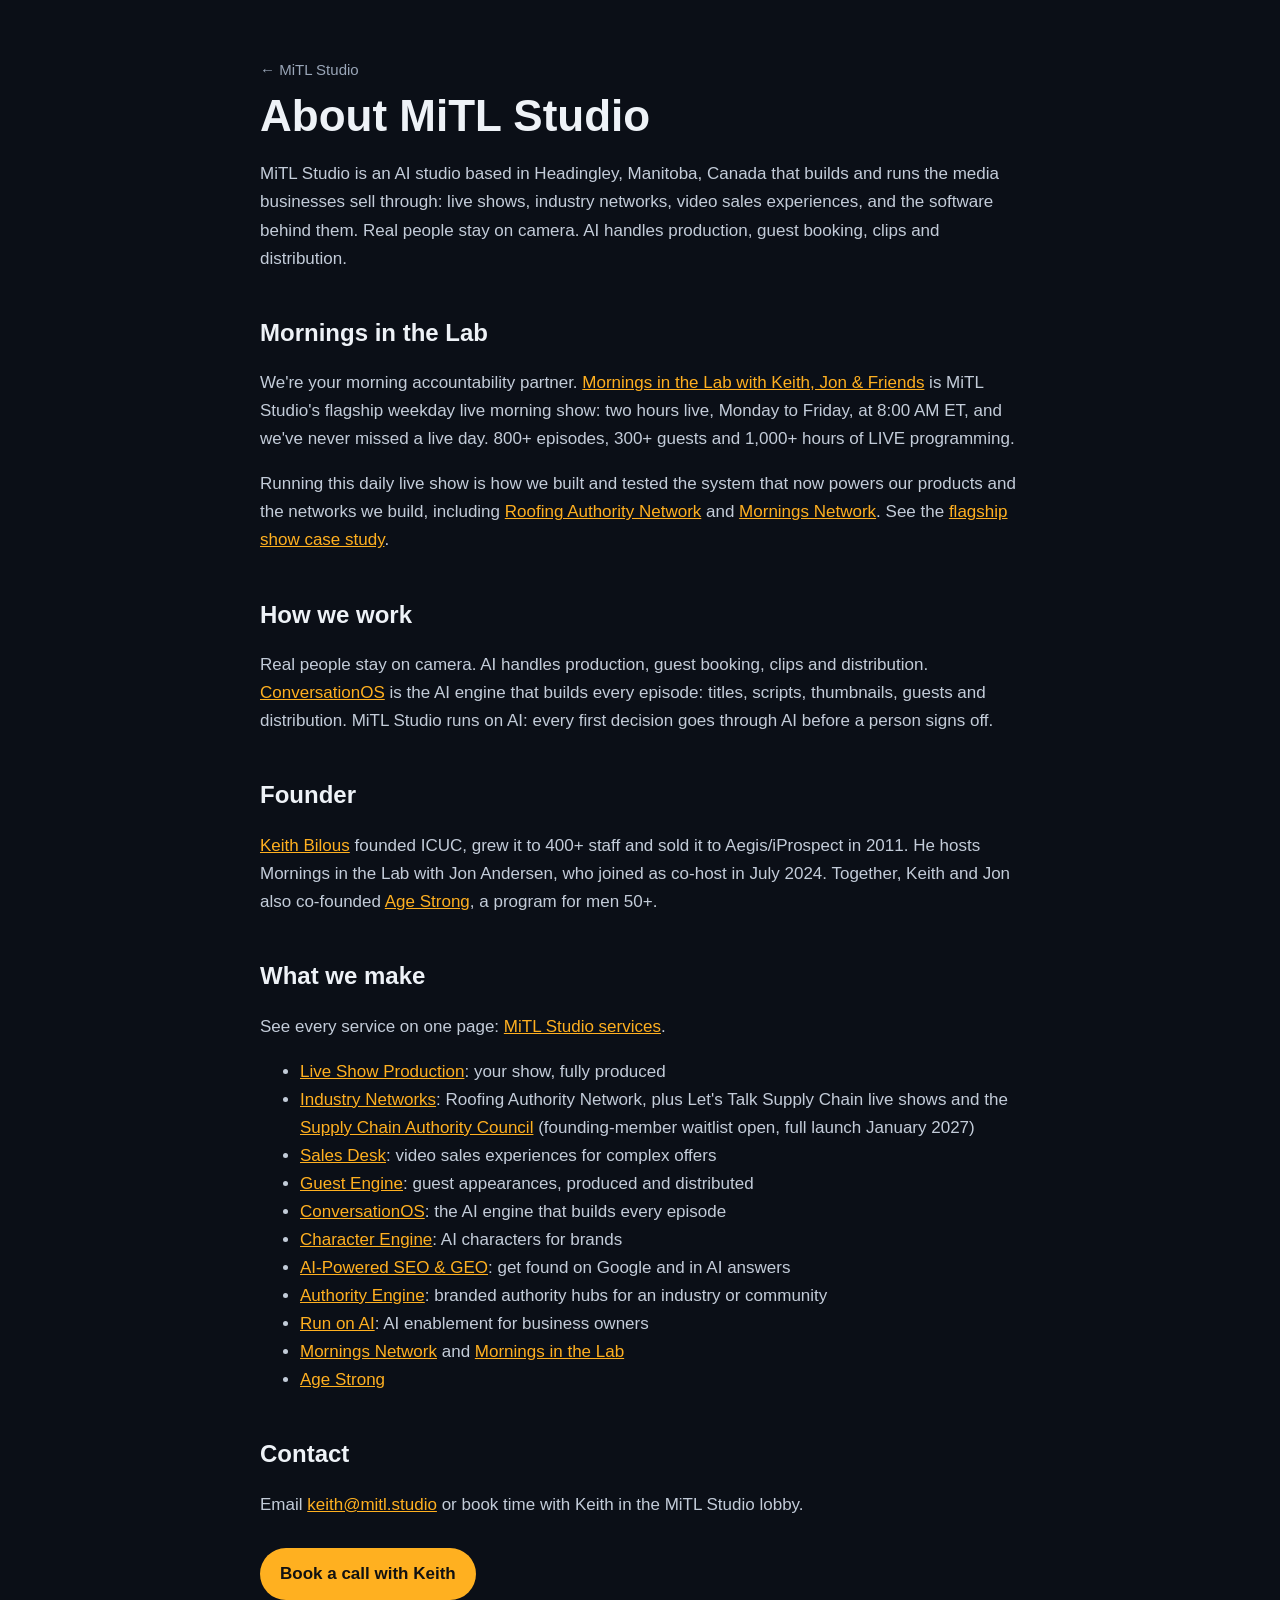
==== about/index.html @ 59811ce7 "Jon Andersen co-host since July 2024 (confirmed by Keith)" ====
<!DOCTYPE html>
<html lang="en">
<head>
<meta charset="utf-8">
<meta name="viewport" content="width=device-width, initial-scale=1">
<title>About MiTL Studio and founder Keith Bilous</title>
<meta name="description" content="MiTL Studio, based in Headingley, Manitoba, builds and runs AI-powered live shows, industry networks and video sales experiences. Home of Mornings in the Lab: 800+ episodes, 300+ guests, live weekdays at 8 AM ET. Founded by Keith Bilous.">
<link rel="canonical" href="https://mitl.studio/about">
<meta name="robots" content="index, follow, max-image-preview:large">
<meta property="og:type" content="website">
<meta property="og:site_name" content="MiTL Studio">
<meta property="og:url" content="https://mitl.studio/about">
<meta property="og:title" content="About MiTL Studio and founder Keith Bilous">
<meta property="og:description" content="MiTL Studio is an AI studio in Headingley, Manitoba, Canada that builds and runs live shows, industry networks and video sales experiences. Founded by Keith Bilous.">
<meta property="og:image" content="https://mitl.studio/og-image.jpg">
<meta property="og:image:width" content="1200">
<meta property="og:image:height" content="630">
<meta name="twitter:card" content="summary_large_image">
<meta name="twitter:site" content="@keithbilous">
<meta name="twitter:title" content="About MiTL Studio and founder Keith Bilous">
<meta name="twitter:description" content="MiTL Studio is an AI studio that builds and runs live shows, industry networks and video sales experiences. Founded by Keith Bilous.">
<meta name="twitter:image" content="https://mitl.studio/og-image.jpg">
<link rel="alternate" type="text/plain" href="/llms.txt" title="llms.txt">
<script type="application/ld+json">
{
  "@context": "https://schema.org",
  "@graph": [
    {
      "@type": "AboutPage",
      "@id": "https://mitl.studio/about#webpage",
      "url": "https://mitl.studio/about",
      "name": "About MiTL Studio and founder Keith Bilous",
      "inLanguage": "en",
      "isPartOf": {
        "@id": "https://mitl.studio/#website"
      },
      "about": {
        "@id": "https://mitl.studio/#organization"
      },
      "mainEntity": {
        "@id": "https://mitl.studio/#organization"
      },
      "breadcrumb": {
        "@id": "https://mitl.studio/about#breadcrumb"
      }
    },
    {
      "@type": "BreadcrumbList",
      "@id": "https://mitl.studio/about#breadcrumb",
      "itemListElement": [
        {
          "@type": "ListItem",
          "position": 1,
          "name": "MiTL Studio",
          "item": "https://mitl.studio/"
        },
        {
          "@type": "ListItem",
          "position": 2,
          "name": "About",
          "item": "https://mitl.studio/about"
        }
      ]
    },
    {
      "@type": "Organization",
      "@id": "https://mitl.studio/#organization",
      "name": "MiTL Studio",
      "url": "https://mitl.studio/",
      "founder": {
        "@id": "https://keithbilous.com/#keith-bilous"
      },
      "sameAs": [
        "https://www.linkedin.com/company/mitl-studio",
        "https://www.youtube.com/@morningsinthelab"
      ],
      "address": {
        "@type": "PostalAddress",
        "addressLocality": "Headingley",
        "addressRegion": "MB",
        "addressCountry": "CA"
      }
    },
    {
      "@type": "Person",
      "@id": "https://keithbilous.com/#keith-bilous",
      "name": "Keith Bilous",
      "url": "https://keithbilous.com",
      "jobTitle": "Founder",
      "worksFor": {
        "@id": "https://mitl.studio/#organization"
      },
      "sameAs": [
        "https://www.linkedin.com/in/keithbilous",
        "https://x.com/keithbilous",
        "https://www.youtube.com/@morningsinthelab",
        "https://www.instagram.com/keithbilous",
        "https://www.threads.com/@keithbilous",
        "https://keithbilous.substack.com"
      ]
    },
    {
      "@type": "Person",
      "@id": "https://mitl.studio/#jon-andersen",
      "name": "Jon Andersen",
      "description": "Co-host of Mornings in the Lab with Keith, Jon & Friends since July 2024 and co-founder of Age Strong with Keith Bilous.",
      "url": "https://agestrong.life/"
    }
  ]
}
</script>
<link rel="icon" href="/favicon.ico" sizes="any">
<link rel="icon" type="image/png" sizes="32x32" href="/favicon-32x32.png">
<link rel="icon" type="image/png" sizes="16x16" href="/favicon-16x16.png">
<link rel="apple-touch-icon" sizes="180x180" href="/apple-touch-icon.png">
<style>
body{margin:0;background:#0b0f17;color:#eef2f7;font:17px/1.65 -apple-system,BlinkMacSystemFont,"Segoe UI",Inter,Roboto,Helvetica,Arial,sans-serif}
.wrap{max-width:760px;margin:0 auto;padding:56px 24px 80px}a{color:#ffb020}
h1{font-size:44px;line-height:1.1;margin:8px 0 20px}h2{font-size:24px;margin:40px 0 10px}p,li{color:#c3ccd9}
.btn{display:inline-block;background:#ffb020;color:#111;font-weight:700;text-decoration:none;padding:12px 20px;border-radius:999px;margin-top:12px}
.back{color:#9aa6b8;text-decoration:none;font-size:15px}
</style>
</head>
<body>
<main class="wrap">
  <a class="back" href="/">← MiTL Studio</a>
  <h1>About MiTL Studio</h1>
  <p>MiTL Studio is an AI studio based in Headingley, Manitoba, Canada that builds and runs the media businesses sell through: live shows, industry networks, video sales experiences, and the software behind them. Real people stay on camera. AI handles production, guest booking, clips and distribution.</p>
  <h2>Mornings in the Lab</h2>
  <p>We're your morning accountability partner. <a href="https://mornings.live/">Mornings in the Lab with Keith, Jon &amp; Friends</a> is MiTL Studio's flagship weekday live morning show: two hours live, Monday to Friday, at 8:00 AM ET, and we've never missed a live day. 800+ episodes, 300+ guests and 1,000+ hours of LIVE programming.</p>
  <p>Running this daily live show is how we built and tested the system that now powers our products and the networks we build, including <a href="https://www.roofingauthority.network/">Roofing Authority Network</a> and <a href="https://mornings.network/">Mornings Network</a>. See the <a href="/#mornings-in-the-lab-case-study">flagship show case study</a>.</p>
  <h2>How we work</h2>
  <p>Real people stay on camera. AI handles production, guest booking, clips and distribution. <a href="https://conversationos.live/">ConversationOS</a> is the AI engine that builds every episode: titles, scripts, thumbnails, guests and distribution. MiTL Studio runs on AI: every first decision goes through AI before a person signs off.</p>
  <h2>Founder</h2>
  <p><a href="https://keithbilous.com/">Keith Bilous</a> founded ICUC, grew it to 400+ staff and sold it to Aegis/iProspect in 2011. He hosts Mornings in the Lab with Jon Andersen, who joined as co-host in July 2024. Together, Keith and Jon also co-founded <a href="https://agestrong.life/">Age Strong</a>, a program for men 50+.</p>
  <h2>What we make</h2>
  <p>See every service on one page: <a href="/services">MiTL Studio services</a>.</p>
  <ul>
    <li><a href="/services/live-show-production">Live Show Production</a>: your show, fully produced</li>
    <li><a href="https://www.roofingauthority.network/">Industry Networks</a>: Roofing Authority Network, plus Let&#39;s Talk Supply Chain live shows and the <a href="https://letstalksupplychain.com/scac">Supply Chain Authority Council</a> (founding-member waitlist open, full launch January 2027)</li>
    <li><a href="https://salesdesk.video/">Sales Desk</a>: video sales experiences for complex offers</li>
    <li><a href="https://guestengine.live/">Guest Engine</a>: guest appearances, produced and distributed</li>
    <li><a href="https://conversationos.live/">ConversationOS</a>: the AI engine that builds every episode</li>
    <li><a href="https://characterengine.live/">Character Engine</a>: AI characters for brands</li>
    <li><a href="https://mitl.studio/#products">AI-Powered SEO &amp; GEO</a>: get found on Google and in AI answers</li>
    <li><a href="https://mitl.studio/#products">Authority Engine</a>: branded authority hubs for an industry or community</li>
    <li><a href="https://mitl.studio/#run-on-ai">Run on AI</a>: AI enablement for business owners</li>
    <li><a href="https://mornings.network/">Mornings Network</a> and <a href="https://mornings.live/">Mornings in the Lab</a></li>
    <li><a href="https://agestrong.life/">Age Strong</a></li>
  </ul>
  <h2>Contact</h2>
  <p>Email <a href="mailto:keith@mitl.studio">keith@mitl.studio</a> or book time with Keith in the MiTL Studio lobby.</p>
  <a class="btn" href="https://ro.am/keith">Book a call with Keith</a>
</main>
</body>
</html>
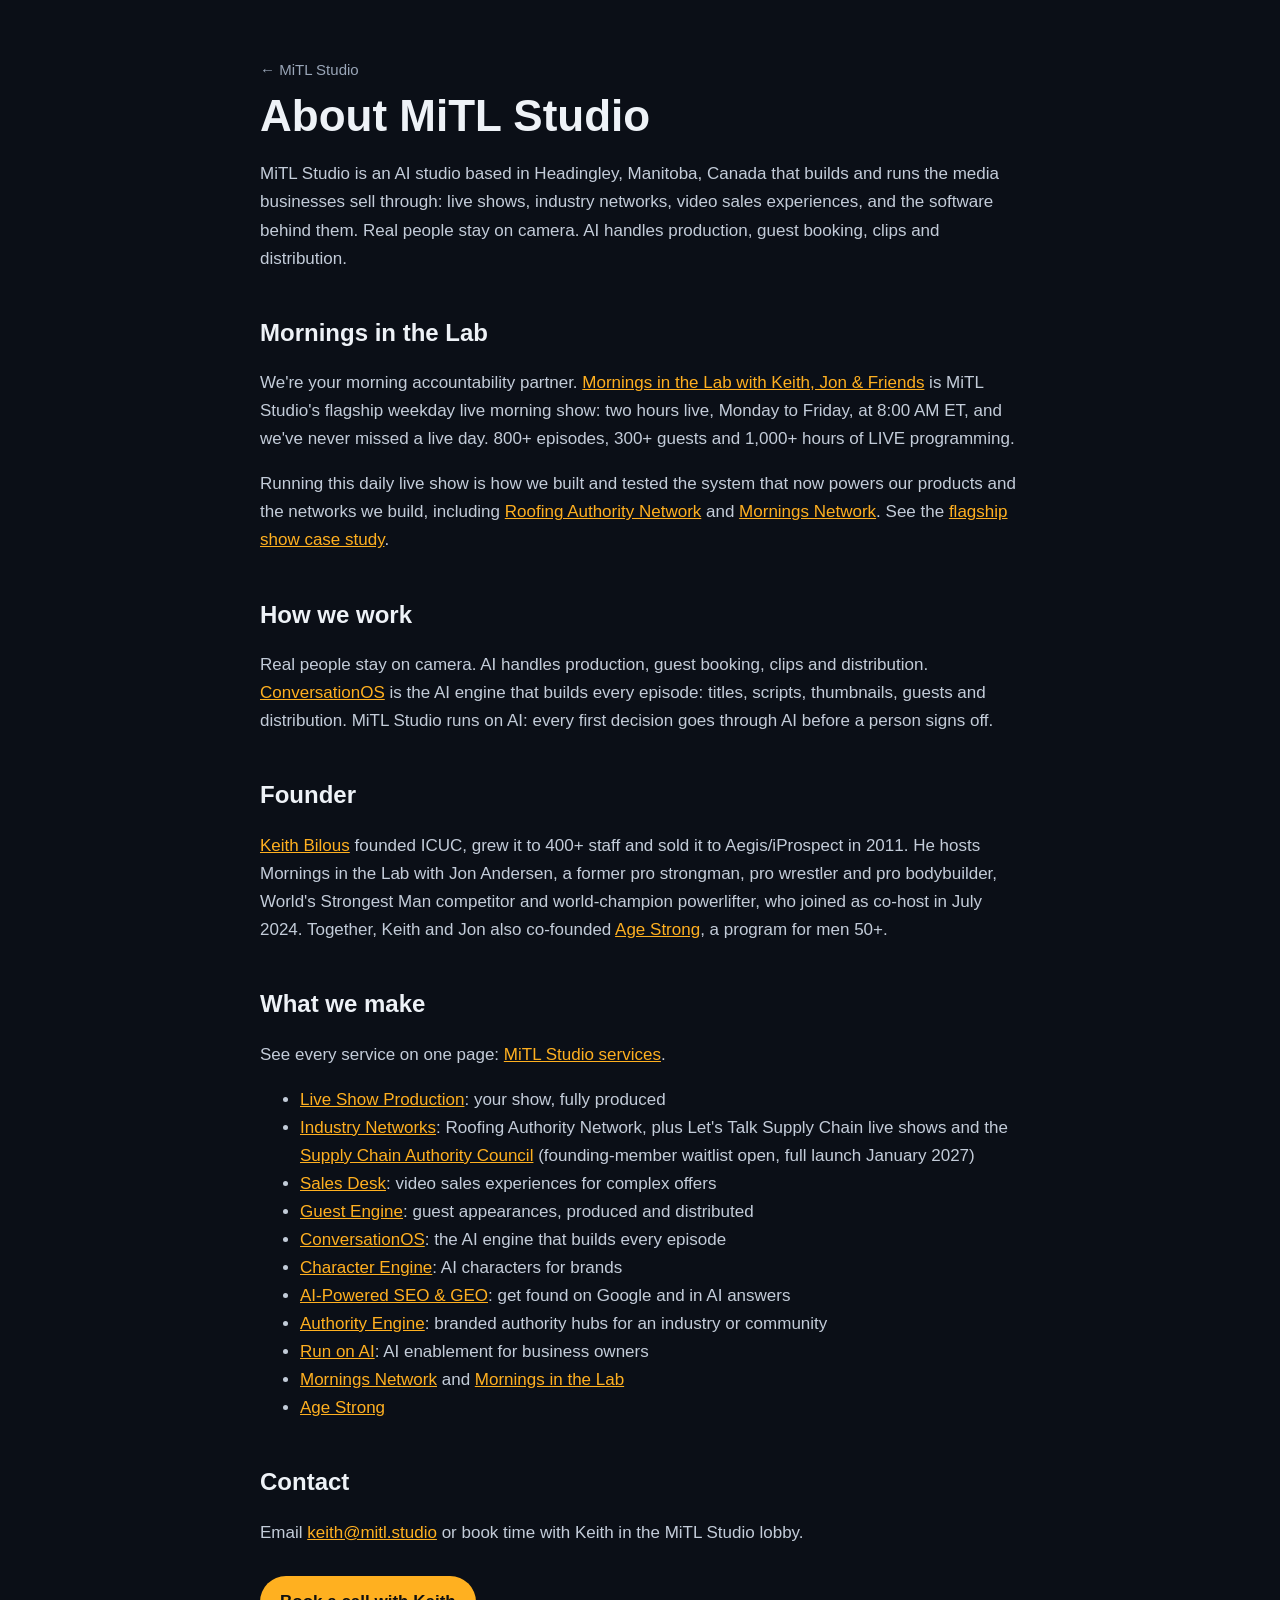
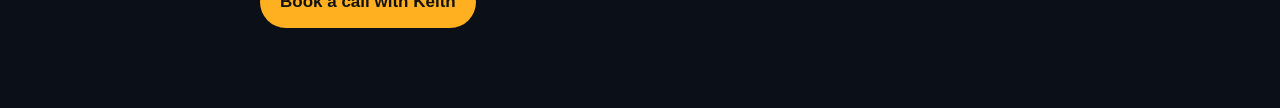
==== commit 7f86dd5e: "Jon Andersen approved credential note (bio, JSON-LD, llms.txt)" ====
--- a/about/index.html
+++ b/about/index.html
@@ -103,7 +103,7 @@
       "@type": "Person",
       "@id": "https://mitl.studio/#jon-andersen",
       "name": "Jon Andersen",
-      "description": "Co-host of Mornings in the Lab with Keith, Jon & Friends since July 2024 and co-founder of Age Strong with Keith Bilous.",
+      "description": "Former pro strongman, pro wrestler and pro bodybuilder; World's Strongest Man competitor and world-champion powerlifter; co-host of Mornings in the Lab since July 2024 and co-founder of Age Strong.",
       "url": "https://agestrong.life/"
     }
   ]
@@ -132,7 +132,7 @@
   <h2>How we work</h2>
   <p>Real people stay on camera. AI handles production, guest booking, clips and distribution. <a href="https://conversationos.live/">ConversationOS</a> is the AI engine that builds every episode: titles, scripts, thumbnails, guests and distribution. MiTL Studio runs on AI: every first decision goes through AI before a person signs off.</p>
   <h2>Founder</h2>
-  <p><a href="https://keithbilous.com/">Keith Bilous</a> founded ICUC, grew it to 400+ staff and sold it to Aegis/iProspect in 2011. He hosts Mornings in the Lab with Jon Andersen, who joined as co-host in July 2024. Together, Keith and Jon also co-founded <a href="https://agestrong.life/">Age Strong</a>, a program for men 50+.</p>
+  <p><a href="https://keithbilous.com/">Keith Bilous</a> founded ICUC, grew it to 400+ staff and sold it to Aegis/iProspect in 2011. He hosts Mornings in the Lab with Jon Andersen, a former pro strongman, pro wrestler and pro bodybuilder, World&#39;s Strongest Man competitor and world-champion powerlifter, who joined as co-host in July 2024. Together, Keith and Jon also co-founded <a href="https://agestrong.life/">Age Strong</a>, a program for men 50+.</p>
   <h2>What we make</h2>
   <p>See every service on one page: <a href="/services">MiTL Studio services</a>.</p>
   <ul>
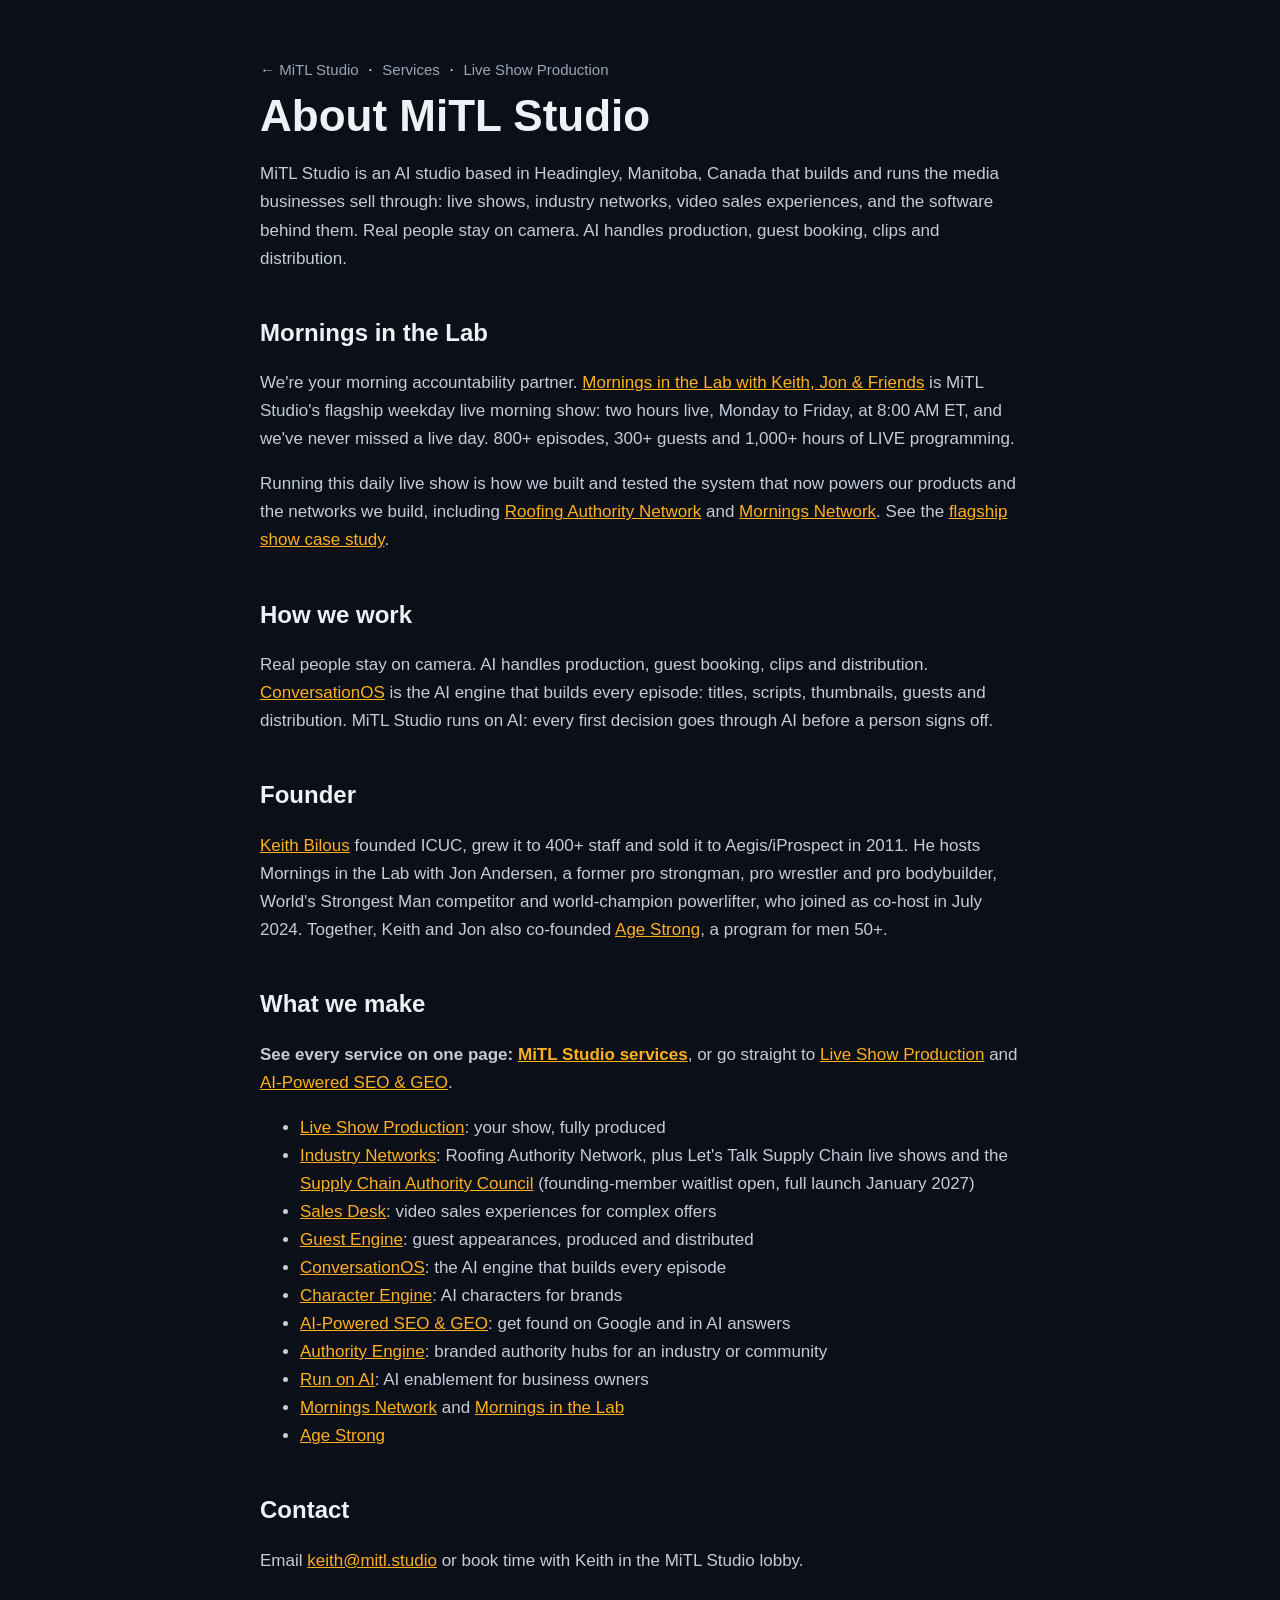
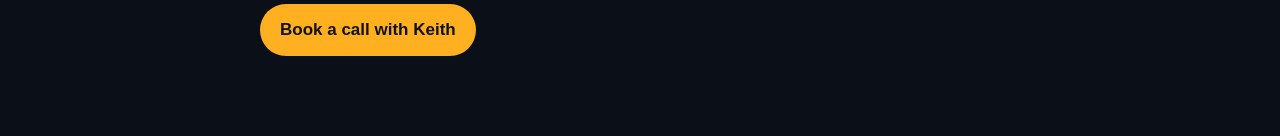
==== commit 0deb5407: "SEO: nav/about links to services pages, new /services/ai-seo-geo page with Service schema, trim /abo" ====
--- a/about/index.html
+++ b/about/index.html
@@ -4,7 +4,7 @@
 <meta charset="utf-8">
 <meta name="viewport" content="width=device-width, initial-scale=1">
 <title>About MiTL Studio and founder Keith Bilous</title>
-<meta name="description" content="MiTL Studio, based in Headingley, Manitoba, builds and runs AI-powered live shows, industry networks and video sales experiences. Home of Mornings in the Lab: 800+ episodes, 300+ guests, live weekdays at 8 AM ET. Founded by Keith Bilous.">
+<meta name="description" content="MiTL Studio in Headingley, Manitoba builds and runs AI-powered live shows, industry networks and video sales. Home of Mornings in the Lab: 800+ episodes.">
 <link rel="canonical" href="https://mitl.studio/about">
 <meta name="robots" content="index, follow, max-image-preview:large">
 <meta property="og:type" content="website">
@@ -123,7 +123,7 @@
 </head>
 <body>
 <main class="wrap">
-  <a class="back" href="/">← MiTL Studio</a>
+  <a class="back" href="/">← MiTL Studio</a> &nbsp;·&nbsp; <a class="back" href="/services">Services</a> &nbsp;·&nbsp; <a class="back" href="/services/live-show-production">Live Show Production</a>
   <h1>About MiTL Studio</h1>
   <p>MiTL Studio is an AI studio based in Headingley, Manitoba, Canada that builds and runs the media businesses sell through: live shows, industry networks, video sales experiences, and the software behind them. Real people stay on camera. AI handles production, guest booking, clips and distribution.</p>
   <h2>Mornings in the Lab</h2>
@@ -134,7 +134,7 @@
   <h2>Founder</h2>
   <p><a href="https://keithbilous.com/">Keith Bilous</a> founded ICUC, grew it to 400+ staff and sold it to Aegis/iProspect in 2011. He hosts Mornings in the Lab with Jon Andersen, a former pro strongman, pro wrestler and pro bodybuilder, World&#39;s Strongest Man competitor and world-champion powerlifter, who joined as co-host in July 2024. Together, Keith and Jon also co-founded <a href="https://agestrong.life/">Age Strong</a>, a program for men 50+.</p>
   <h2>What we make</h2>
-  <p>See every service on one page: <a href="/services">MiTL Studio services</a>.</p>
+  <p><strong>See every service on one page: <a href="/services">MiTL Studio services</a></strong>, or go straight to <a href="/services/live-show-production">Live Show Production</a> and <a href="/services/ai-seo-geo">AI-Powered SEO &amp; GEO</a>.</p>
   <ul>
     <li><a href="/services/live-show-production">Live Show Production</a>: your show, fully produced</li>
     <li><a href="https://www.roofingauthority.network/">Industry Networks</a>: Roofing Authority Network, plus Let&#39;s Talk Supply Chain live shows and the <a href="https://letstalksupplychain.com/scac">Supply Chain Authority Council</a> (founding-member waitlist open, full launch January 2027)</li>
@@ -142,7 +142,7 @@
     <li><a href="https://guestengine.live/">Guest Engine</a>: guest appearances, produced and distributed</li>
     <li><a href="https://conversationos.live/">ConversationOS</a>: the AI engine that builds every episode</li>
     <li><a href="https://characterengine.live/">Character Engine</a>: AI characters for brands</li>
-    <li><a href="https://mitl.studio/#products">AI-Powered SEO &amp; GEO</a>: get found on Google and in AI answers</li>
+    <li><a href="/services/ai-seo-geo">AI-Powered SEO &amp; GEO</a>: get found on Google and in AI answers</li>
     <li><a href="https://mitl.studio/#products">Authority Engine</a>: branded authority hubs for an industry or community</li>
     <li><a href="https://mitl.studio/#run-on-ai">Run on AI</a>: AI enablement for business owners</li>
     <li><a href="https://mornings.network/">Mornings Network</a> and <a href="https://mornings.live/">Mornings in the Lab</a></li>
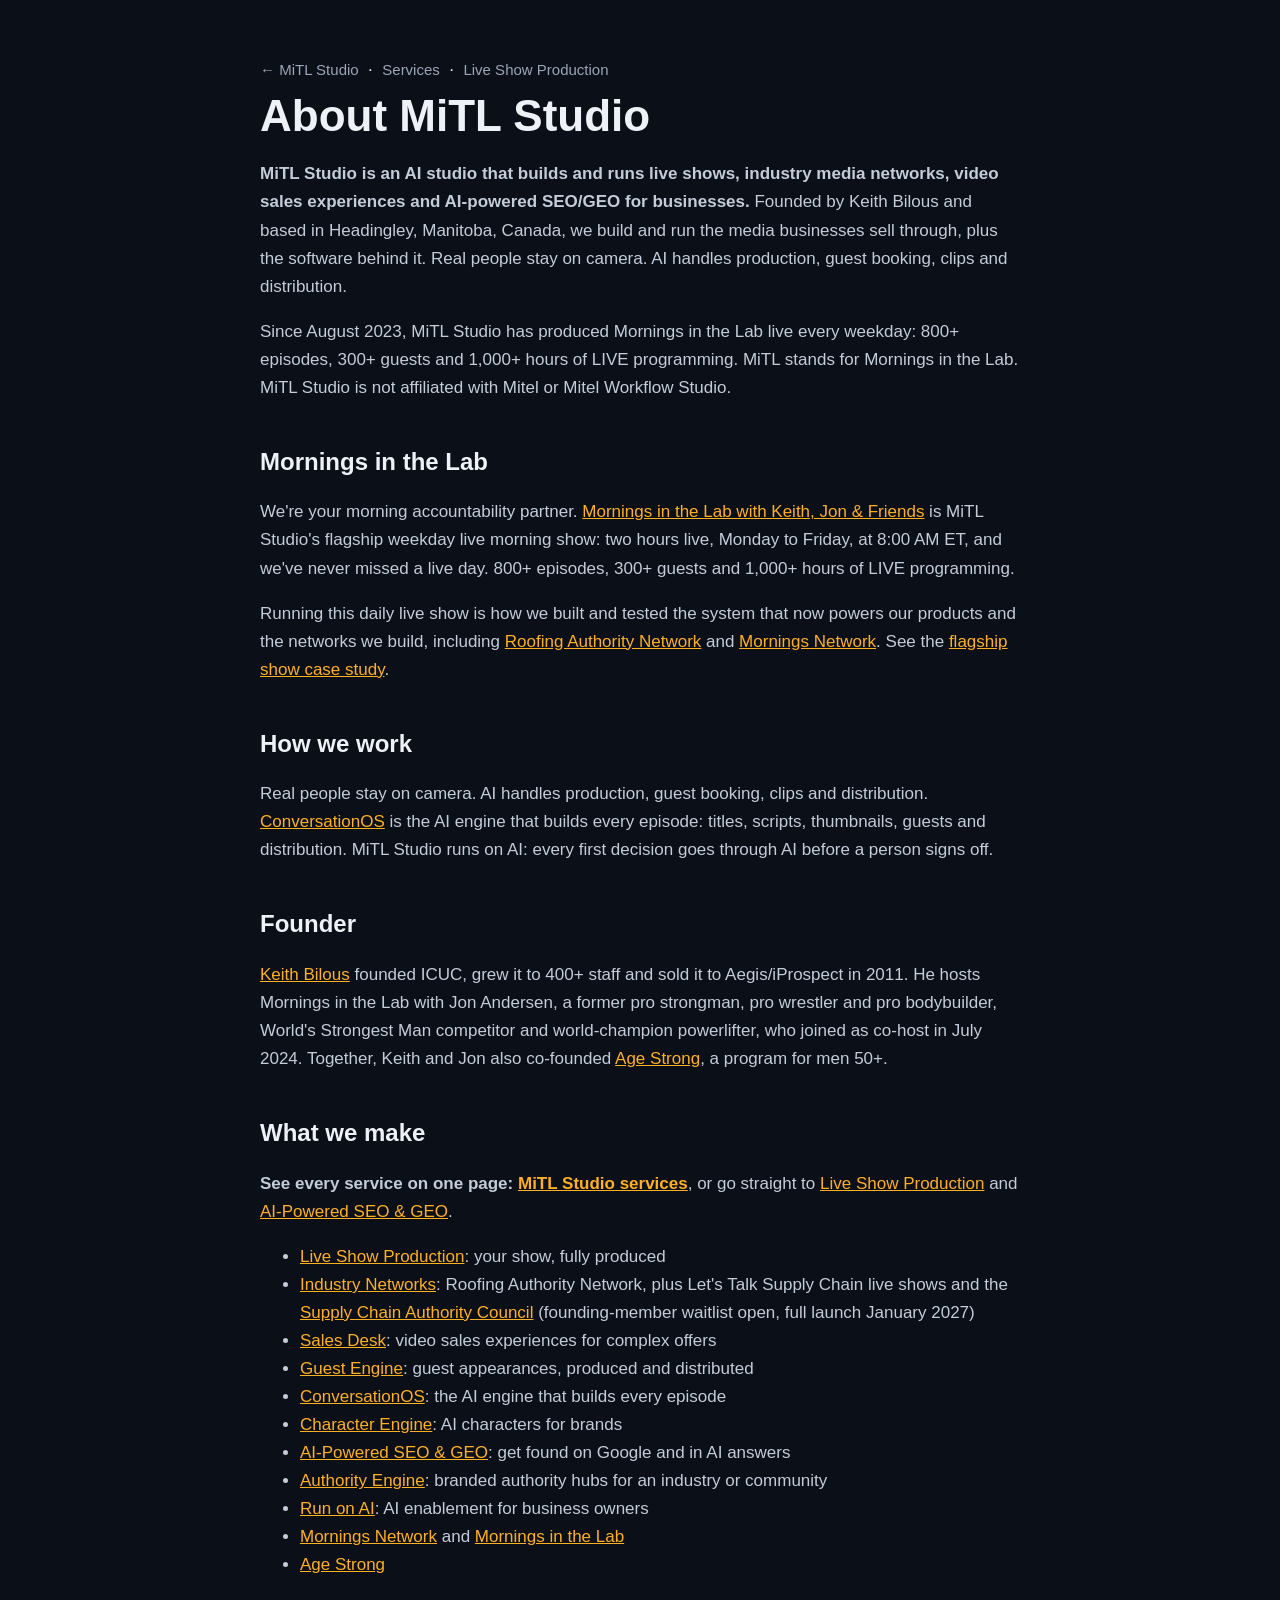
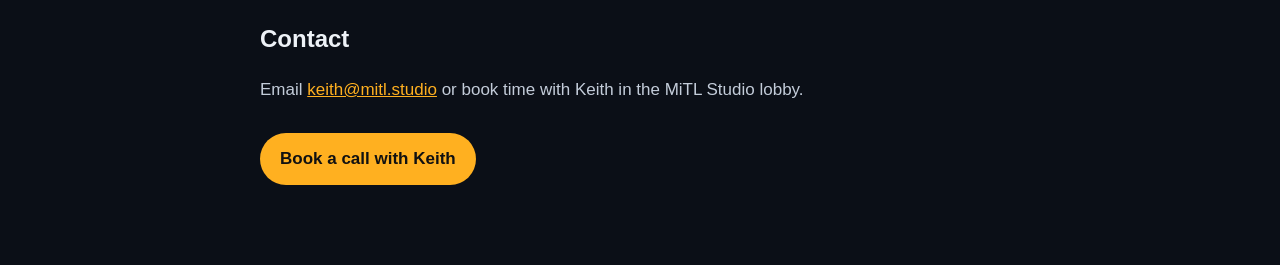
==== commit c4ad5b95: "SEO/GEO: quotable entity definition on / and /about, Organization description + disambiguatingDescri" ====
--- a/about/index.html
+++ b/about/index.html
@@ -66,7 +66,13 @@
       "@type": "Organization",
       "@id": "https://mitl.studio/#organization",
       "name": "MiTL Studio",
+      "alternateName": [
+        "Mornings in the Lab Studio",
+        "MiTL"
+      ],
       "url": "https://mitl.studio/",
+      "description": "MiTL Studio is an AI studio that builds and runs live shows, industry media networks, video sales experiences and AI-powered SEO/GEO for businesses. Real people stay on camera; AI handles production, guest booking, clips and distribution. Home of Mornings in the Lab: live every weekday since August 2023, 800+ episodes and 300+ guests.",
+      "disambiguatingDescription": "MiTL Studio (Mornings in the Lab Studio) is an AI studio in Headingley, Manitoba, Canada, founded by Keith Bilous. Not affiliated with Mitel or Mitel Workflow Studio.",
       "founder": {
         "@id": "https://keithbilous.com/#keith-bilous"
       },
@@ -125,7 +131,8 @@
 <main class="wrap">
   <a class="back" href="/">← MiTL Studio</a> &nbsp;·&nbsp; <a class="back" href="/services">Services</a> &nbsp;·&nbsp; <a class="back" href="/services/live-show-production">Live Show Production</a>
   <h1>About MiTL Studio</h1>
-  <p>MiTL Studio is an AI studio based in Headingley, Manitoba, Canada that builds and runs the media businesses sell through: live shows, industry networks, video sales experiences, and the software behind them. Real people stay on camera. AI handles production, guest booking, clips and distribution.</p>
+  <p><strong>MiTL Studio is an AI studio that builds and runs live shows, industry media networks, video sales experiences and AI-powered SEO/GEO for businesses.</strong> Founded by Keith Bilous and based in Headingley, Manitoba, Canada, we build and run the media businesses sell through, plus the software behind it. Real people stay on camera. AI handles production, guest booking, clips and distribution.</p>
+  <p>Since August 2023, MiTL Studio has produced Mornings in the Lab live every weekday: 800+ episodes, 300+ guests and 1,000+ hours of LIVE programming. MiTL stands for Mornings in the Lab. MiTL Studio is not affiliated with Mitel or Mitel Workflow Studio.</p>
   <h2>Mornings in the Lab</h2>
   <p>We're your morning accountability partner. <a href="https://mornings.live/">Mornings in the Lab with Keith, Jon &amp; Friends</a> is MiTL Studio's flagship weekday live morning show: two hours live, Monday to Friday, at 8:00 AM ET, and we've never missed a live day. 800+ episodes, 300+ guests and 1,000+ hours of LIVE programming.</p>
   <p>Running this daily live show is how we built and tested the system that now powers our products and the networks we build, including <a href="https://www.roofingauthority.network/">Roofing Authority Network</a> and <a href="https://mornings.network/">Mornings Network</a>. See the <a href="/#mornings-in-the-lab-case-study">flagship show case study</a>.</p>
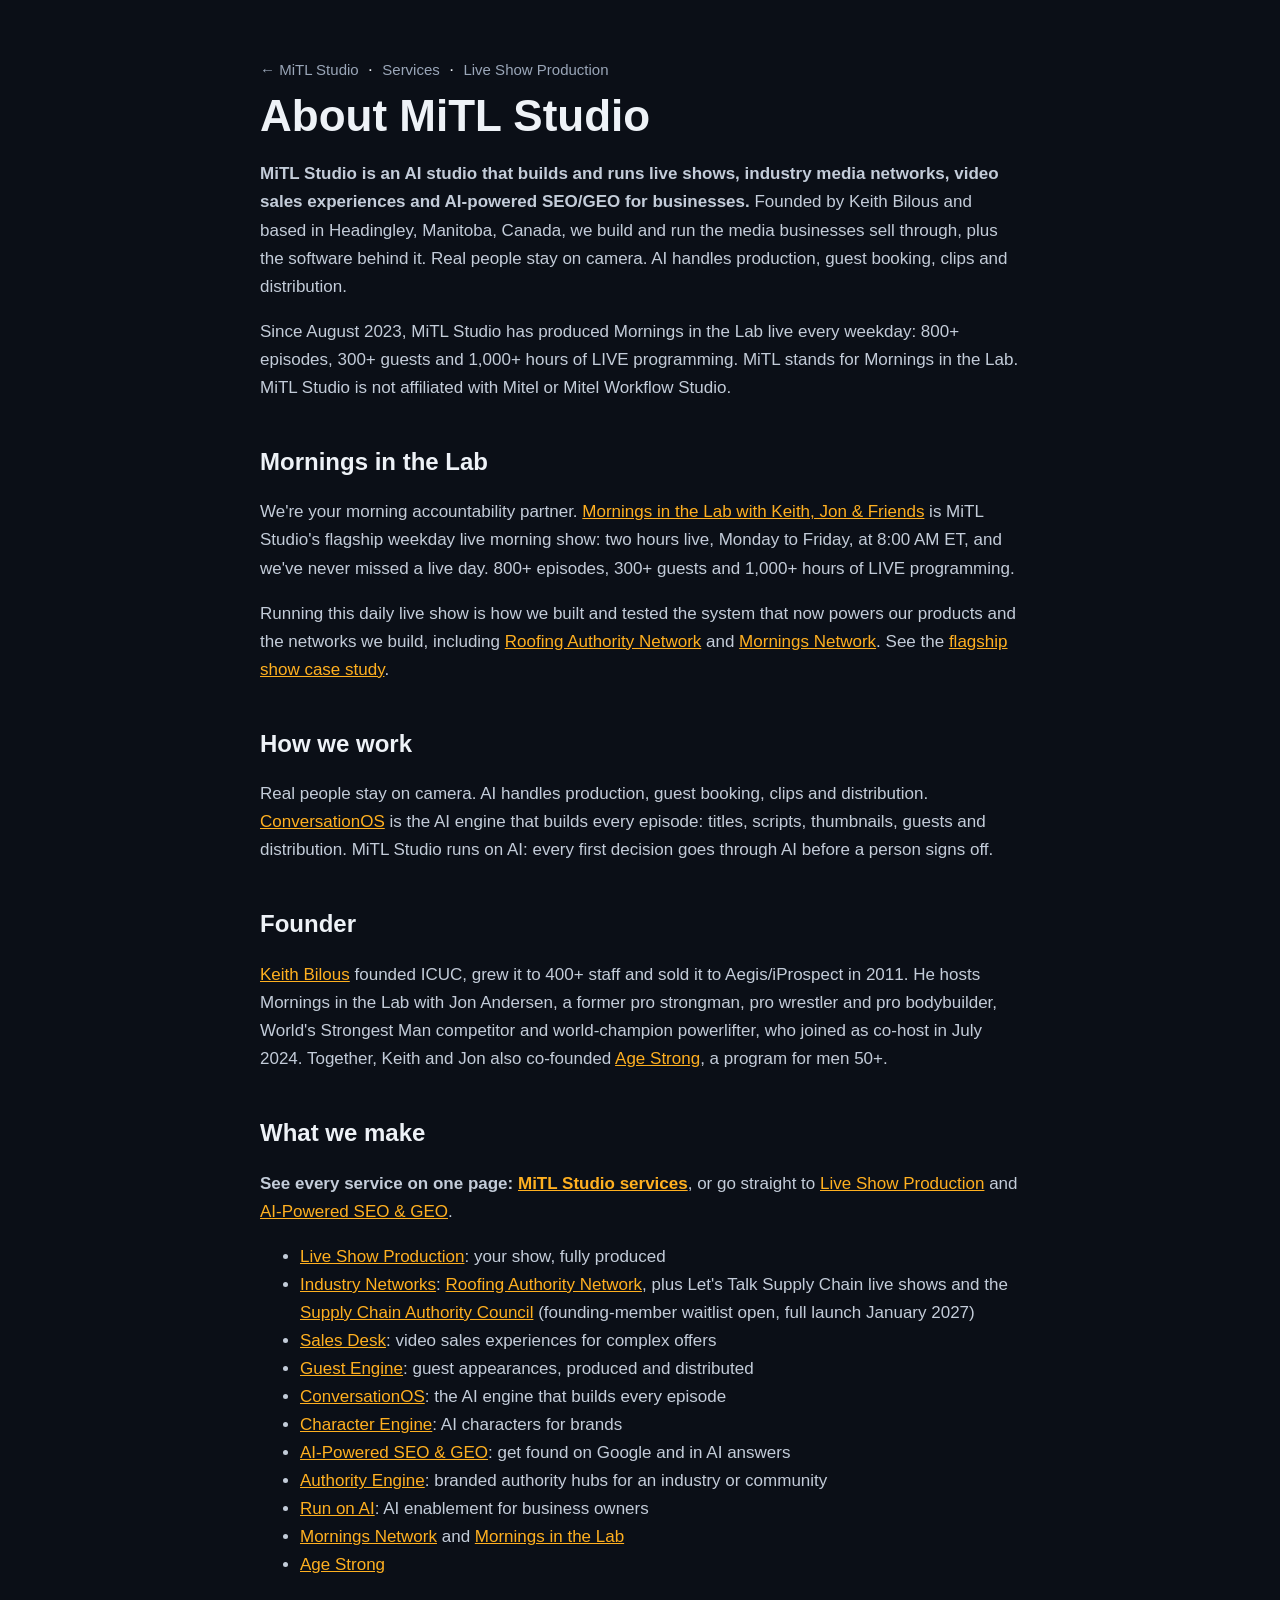
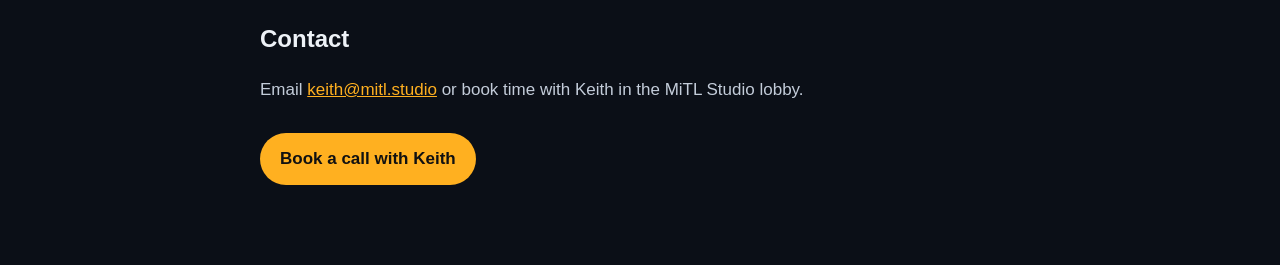
==== commit 67f3160b: "SEO/GEO: new /services/industry-networks page (Service + FAQPage + Breadcrumb schema), internal link" ====
--- a/about/index.html
+++ b/about/index.html
@@ -144,7 +144,7 @@
   <p><strong>See every service on one page: <a href="/services">MiTL Studio services</a></strong>, or go straight to <a href="/services/live-show-production">Live Show Production</a> and <a href="/services/ai-seo-geo">AI-Powered SEO &amp; GEO</a>.</p>
   <ul>
     <li><a href="/services/live-show-production">Live Show Production</a>: your show, fully produced</li>
-    <li><a href="https://www.roofingauthority.network/">Industry Networks</a>: Roofing Authority Network, plus Let&#39;s Talk Supply Chain live shows and the <a href="https://letstalksupplychain.com/scac">Supply Chain Authority Council</a> (founding-member waitlist open, full launch January 2027)</li>
+    <li><a href="/services/industry-networks">Industry Networks</a>: <a href="https://www.roofingauthority.network/">Roofing Authority Network</a>, plus Let&#39;s Talk Supply Chain live shows and the <a href="https://letstalksupplychain.com/scac">Supply Chain Authority Council</a> (founding-member waitlist open, full launch January 2027)</li>
     <li><a href="https://salesdesk.video/">Sales Desk</a>: video sales experiences for complex offers</li>
     <li><a href="https://guestengine.live/">Guest Engine</a>: guest appearances, produced and distributed</li>
     <li><a href="https://conversationos.live/">ConversationOS</a>: the AI engine that builds every episode</li>
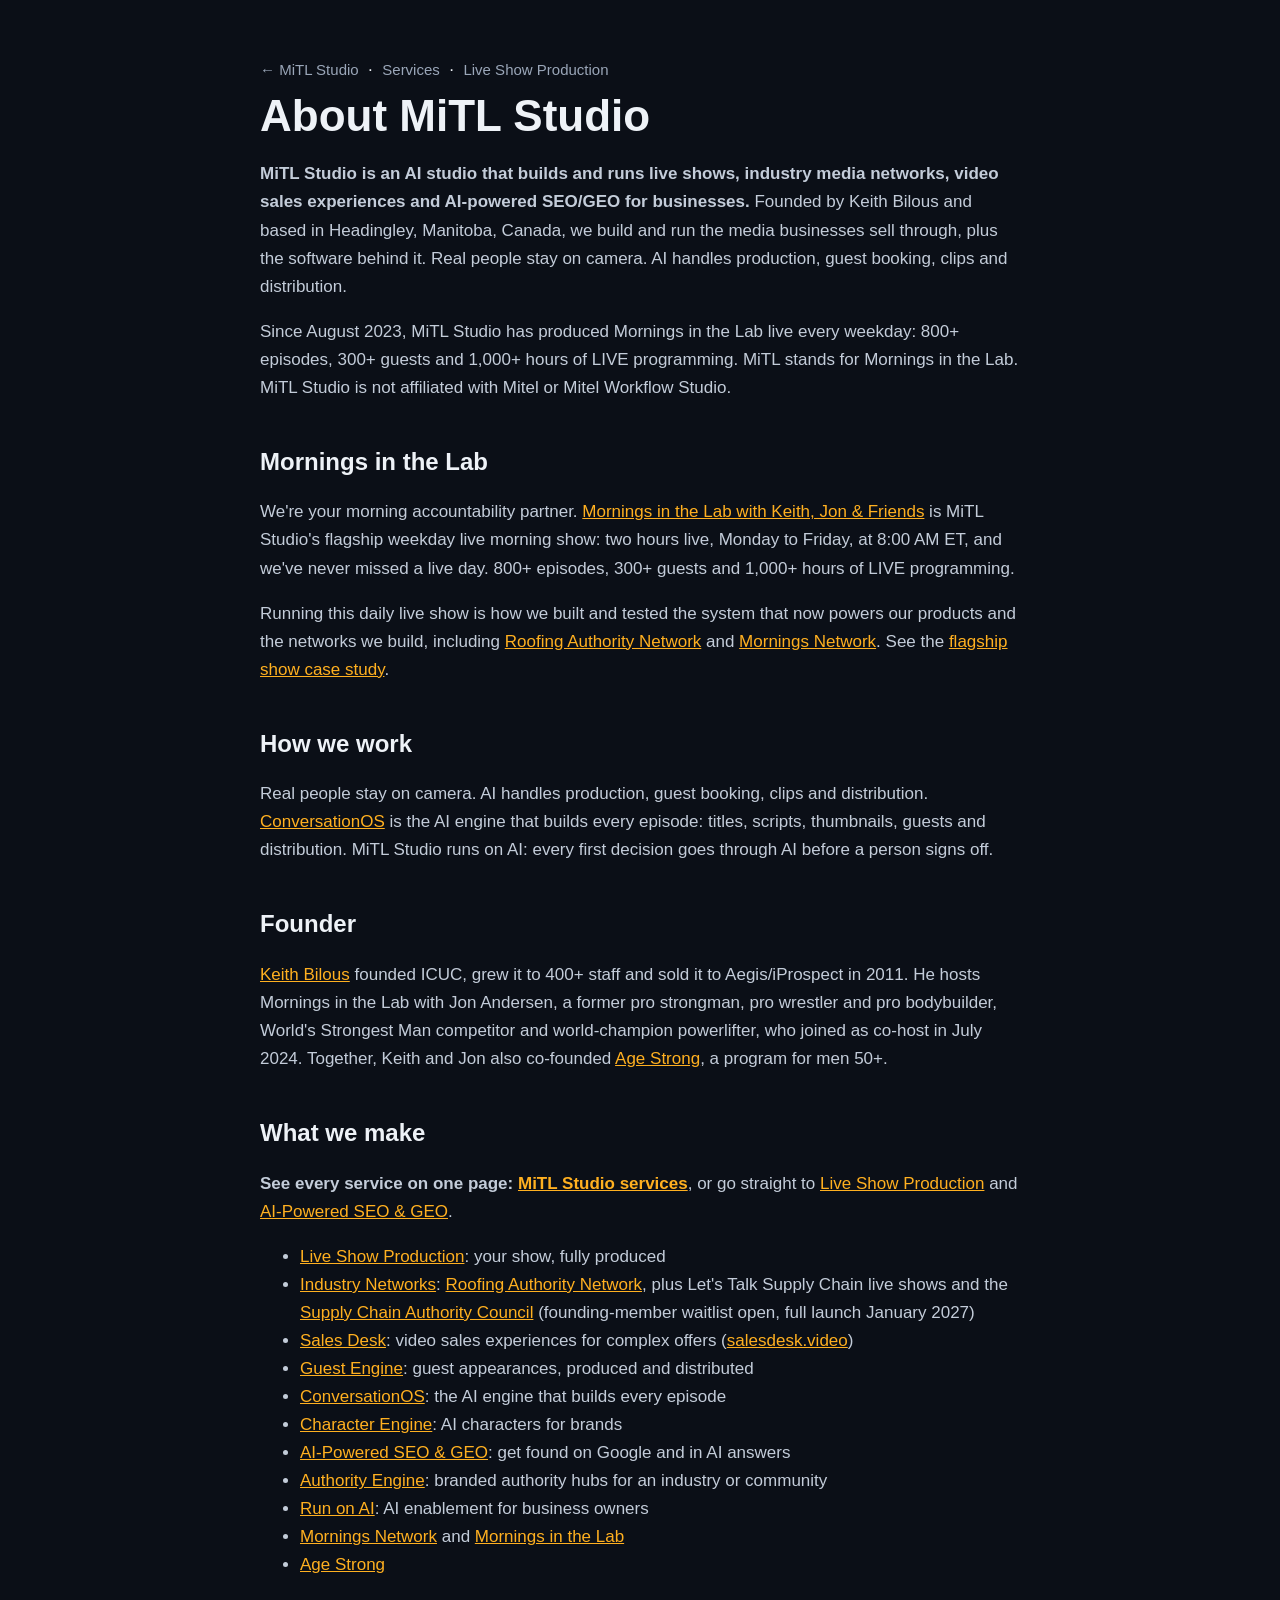
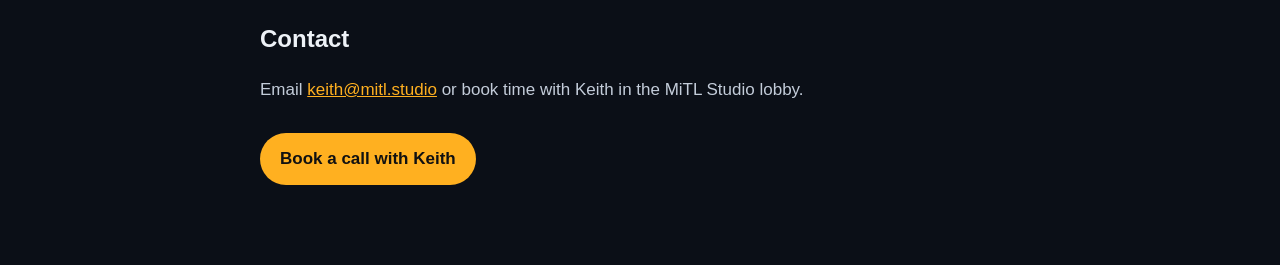
==== commit 382a5ff7: "SEO/GEO: new /services/sales-desk page (Service + Offer + FAQPage + Breadcrumb schema, 'How do you s" ====
--- a/about/index.html
+++ b/about/index.html
@@ -145,7 +145,7 @@
   <ul>
     <li><a href="/services/live-show-production">Live Show Production</a>: your show, fully produced</li>
     <li><a href="/services/industry-networks">Industry Networks</a>: <a href="https://www.roofingauthority.network/">Roofing Authority Network</a>, plus Let&#39;s Talk Supply Chain live shows and the <a href="https://letstalksupplychain.com/scac">Supply Chain Authority Council</a> (founding-member waitlist open, full launch January 2027)</li>
-    <li><a href="https://salesdesk.video/">Sales Desk</a>: video sales experiences for complex offers</li>
+    <li><a href="/services/sales-desk">Sales Desk</a>: video sales experiences for complex offers (<a href="https://salesdesk.video/">salesdesk.video</a>)</li>
     <li><a href="https://guestengine.live/">Guest Engine</a>: guest appearances, produced and distributed</li>
     <li><a href="https://conversationos.live/">ConversationOS</a>: the AI engine that builds every episode</li>
     <li><a href="https://characterengine.live/">Character Engine</a>: AI characters for brands</li>
